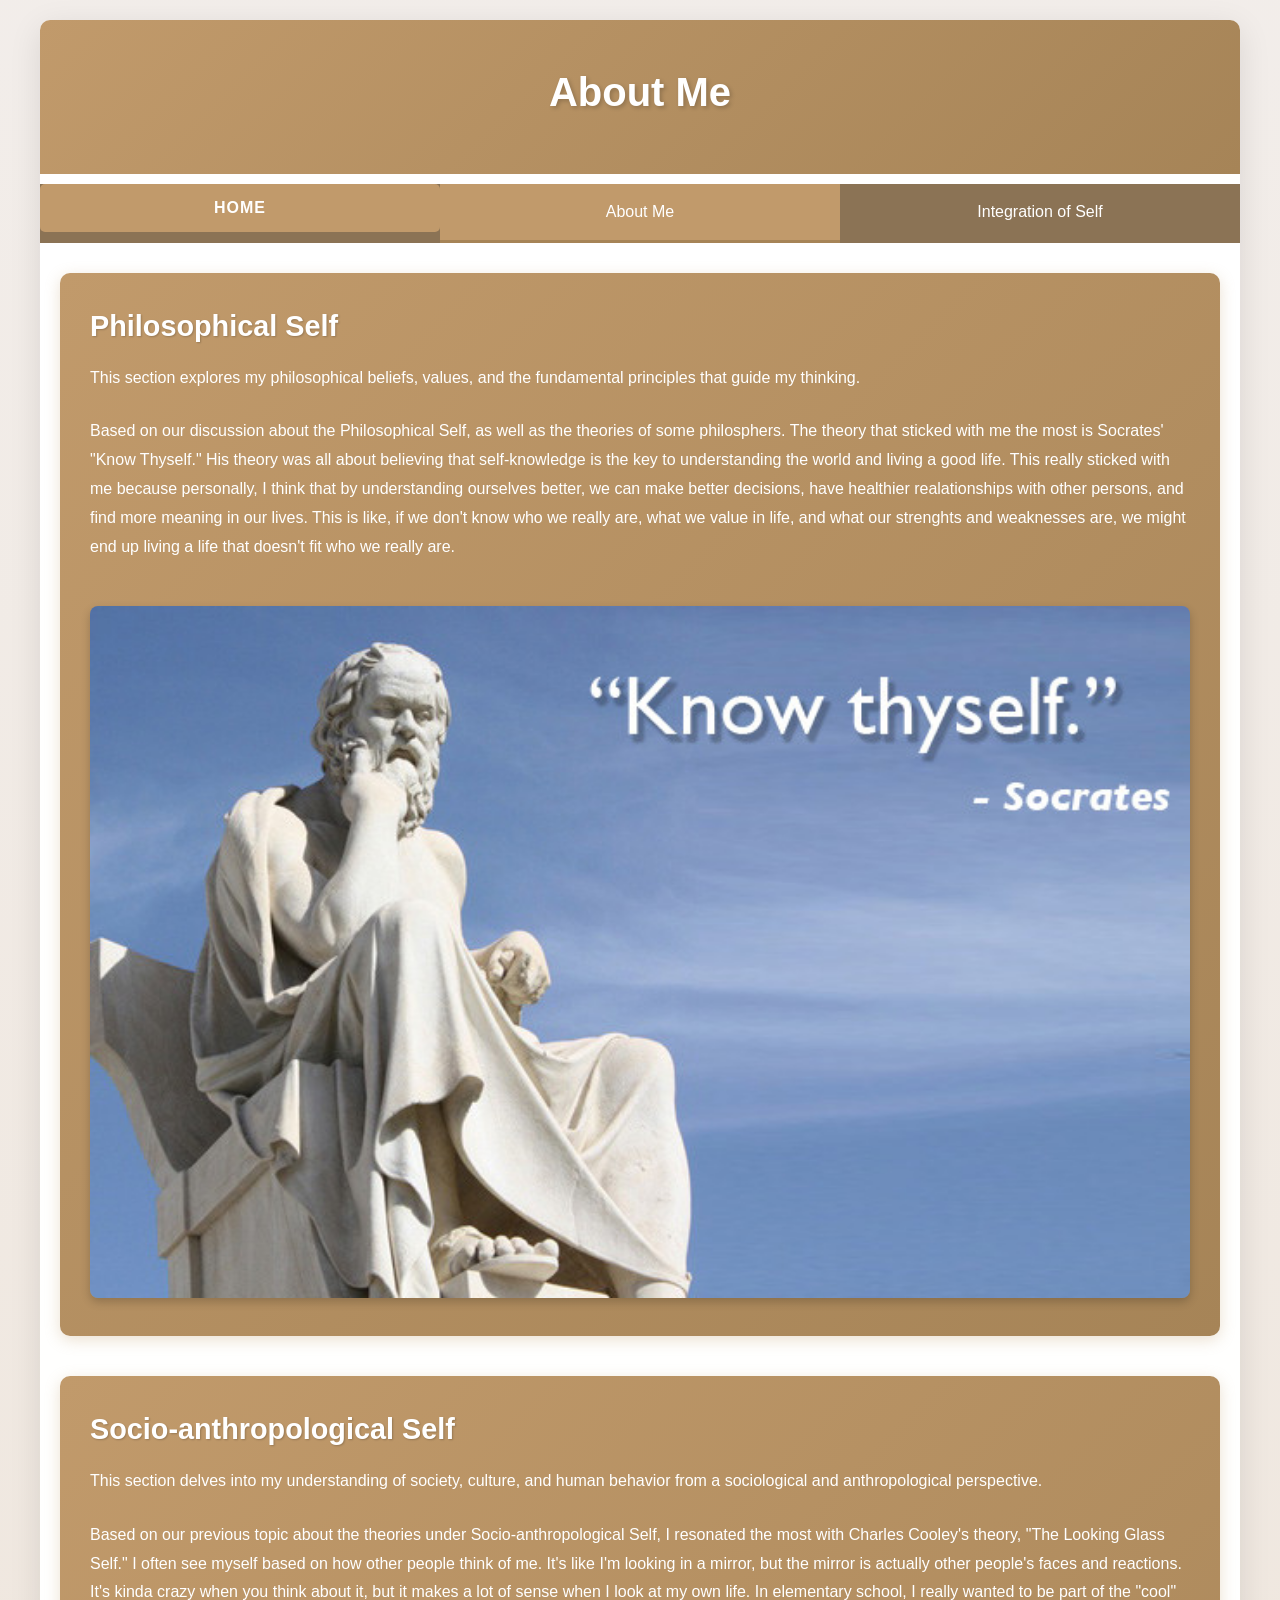
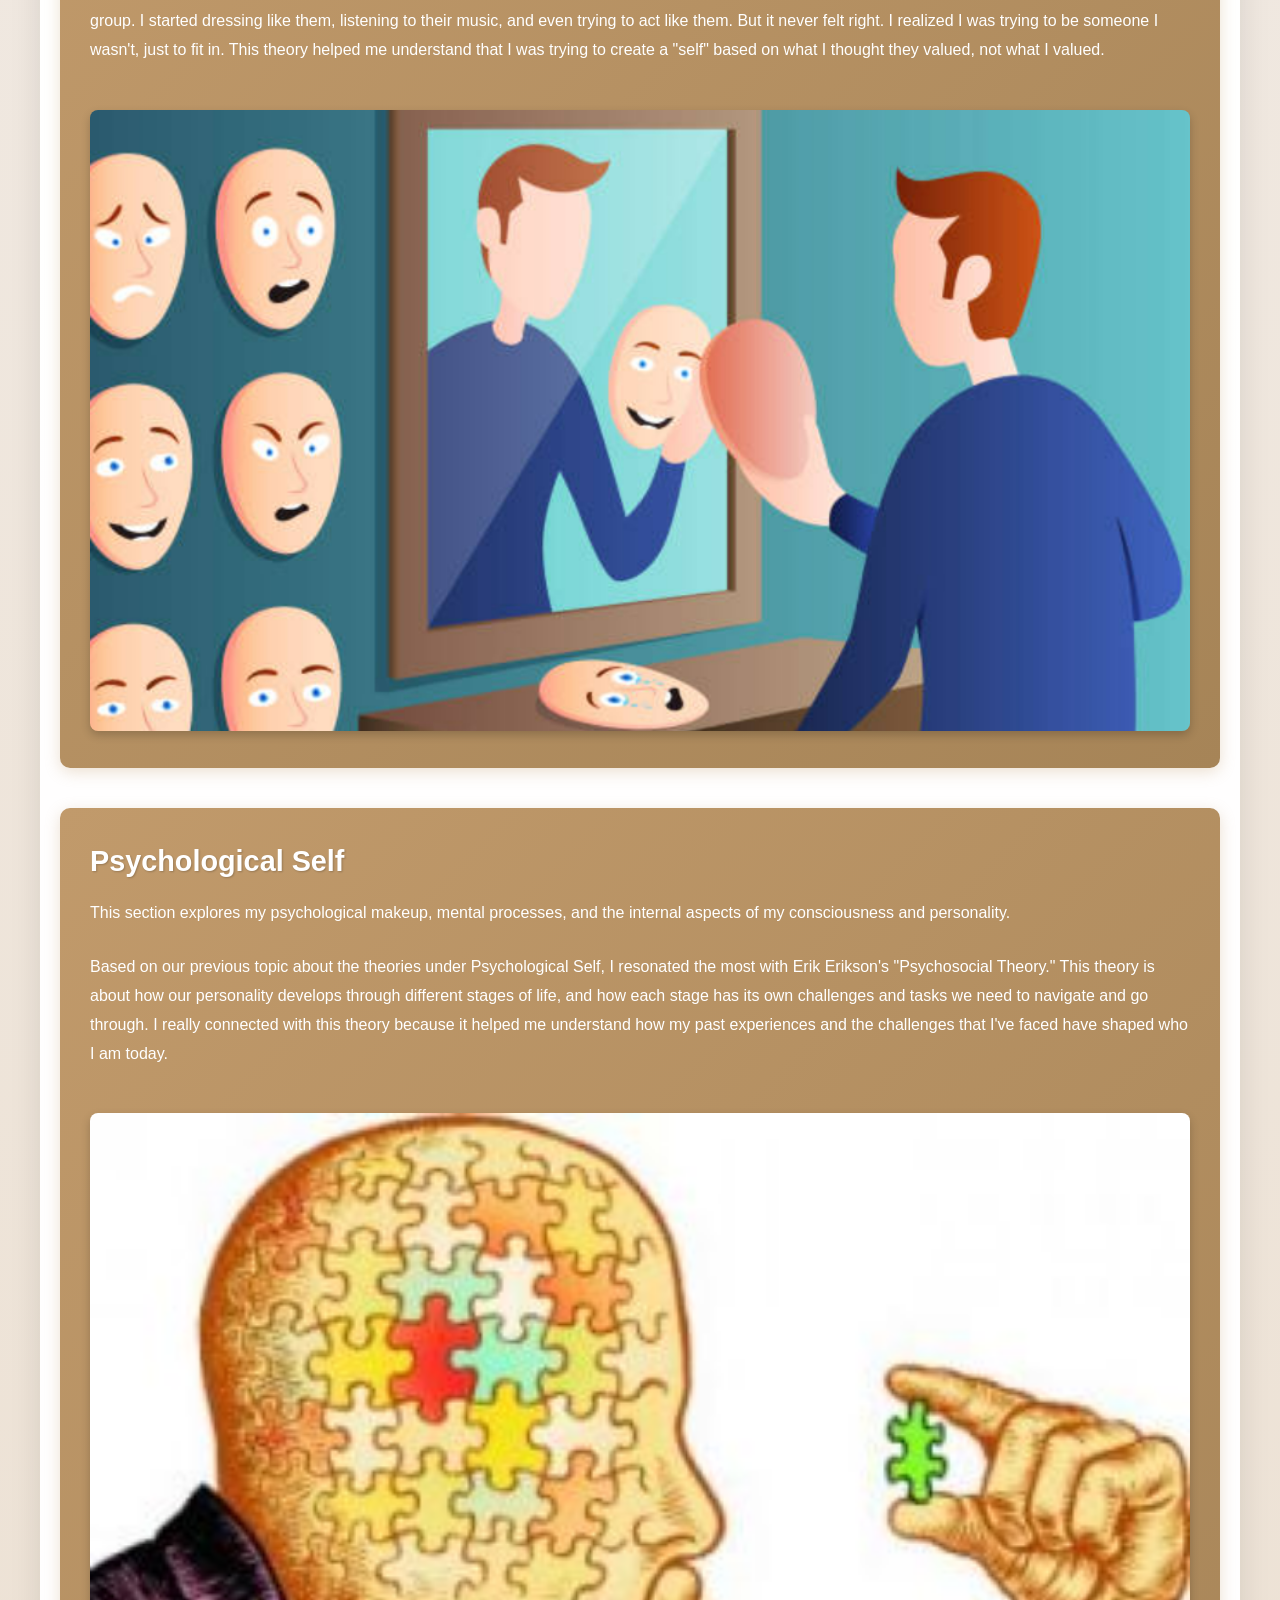
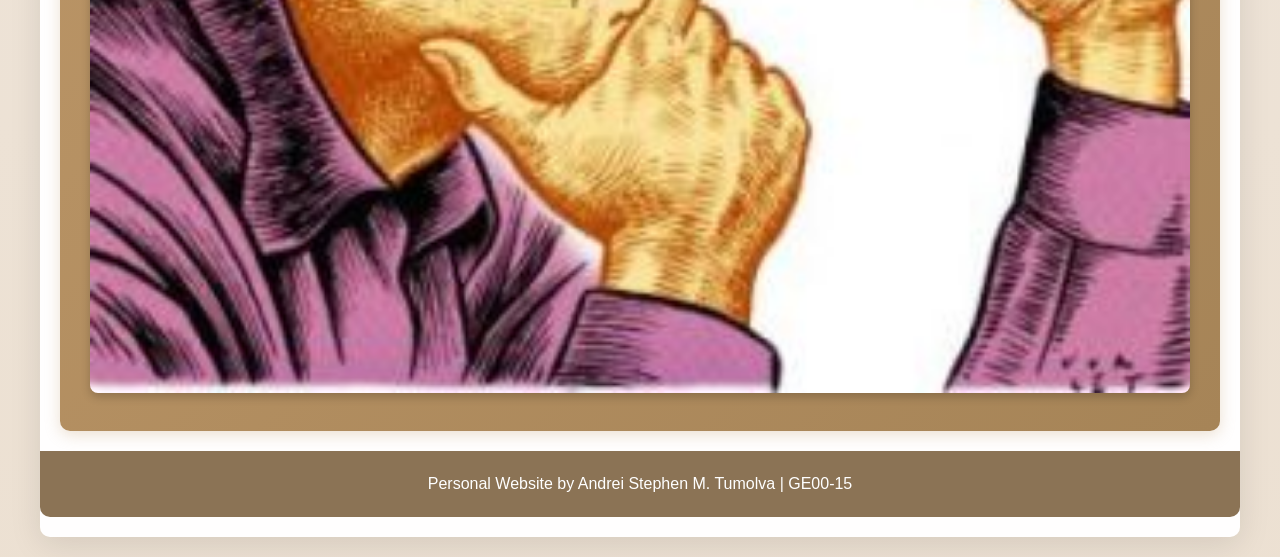
==== About me.html @ 032d732d "Add files via upload" ====
<!DOCTYPE html>
<html lang="en">
<head>
    <meta charset="UTF-8">
    <meta name="viewport" content="width=device-width, initial-scale=1.0">
    <title>About Me</title>
    <link rel="stylesheet" href="Design.css">
</head>
<body>
    <div class="container about-container">
        <header>
            <h1>About Me</h1>
        </header>

        <nav>
            <ul>
                <li><button class="btn btn-nav" onclick="window.location.href='index.html'">Home</button></li>
                <li><a href="About me.html" class="nav-link active">About Me</a></li>
                <li><a href="Integration.html" class="nav-link">Integration of Self</a></li>
            </ul>
        </nav>

        <section class="about-section">
            <div class="section-card">
                <h2>Philosophical Self</h2>
                <p>
                    This section explores my philosophical beliefs, values, and the fundamental principles 
                    that guide my thinking.
                </p>
                <p>
                    Based on our discussion about the Philosophical Self, as well as the theories of some philosphers. The theory that sticked with me the most is Socrates' "Know Thyself." His theory was all about believing that self-knowledge is the key to understanding the world and living a good life. This really sticked with me because personally, I think that by understanding ourselves better, we can make better decisions, have healthier realationships with other persons, and find more meaning in our lives. This is like, if we don't know who we really are, what we value in life, and what our strenghts and weaknesses are, we might end up living a life that doesn't fit who we really are.  
                </p>
                <img src="img/Know-Thyself.jpg" alt="Know Thyself" class="section-image">
            </div>

            <div class="section-card">
                <h2>Socio-anthropological Self</h2>
                <p>
                    This section delves into my understanding of society, culture, and human behavior from 
                    a sociological and anthropological perspective.
                </p>
                <p>
                    Based on our previous topic about the theories under Socio-anthropological Self, I resonated the most with Charles Cooley's theory, "The Looking Glass Self." I often see myself based on how other people think of me. It's like I'm looking in a mirror, but the mirror is actually other people's faces and reactions. It's kinda crazy when you think about it, but it makes a lot of sense when I look at my own life. In elementary school, I really wanted to be part of the "cool" group. I started dressing like them, listening to their music, and even trying to act like them. But it never felt right. I realized I was trying to be someone I wasn't, just to fit in. This theory helped me understand that I was trying to create a "self" based on what I thought they valued, not what I valued.
                </p>
                <img src="img/Looking-Glass-Self.png" alt="Looking Glass Self" class="section-image">
            </div>

            <div class="section-card">
                <h2>Psychological Self</h2>
                <p>
                    This section explores my psychological makeup, mental processes, and the internal aspects 
                    of my consciousness and personality.
                </p>
                <p>
                    Based on our previous topic about the theories under Psychological Self, I resonated the most with Erik Erikson's "Psychosocial Theory." This theory is about how our personality develops through different stages of life, and how each stage has its own challenges and tasks we need to navigate and go through. I really connected with this theory because it helped me understand how my past experiences and the challenges that I've faced have shaped who I am today.
                </p>
                <img src="img/Psychological self.jpg" alt="Psychological Self" class="section-image">
            </div>
        </section>

        <footer>
            Personal Website by Andrei Stephen M. Tumolva | GE00-15
        </footer>
    </div>
</body>
</html>
---- Design.css ----
* {
    margin: 0;
    padding: 0;
    box-sizing: border-box;
}

body {
    font-family: 'Segoe UI', Tahoma, Geneva, Verdana, sans-serif;
    line-height: 1.6;
    color: #4a4037;
    background: linear-gradient(rgba(212, 196, 185, 0.3), rgba(193, 154, 107, 0.3)), 
                url('https://images.unsplash.com/photo-1500382017468-7049fae79166?w=1200&q=80') center/cover fixed;
    min-height: 100vh;
}


.container {
    max-width: 1200px;
    margin: 0 auto;
    padding: 20px;
    background: rgba(255, 255, 255, 0.95);
    border-radius: 10px;
    margin-top: 20px;
    margin-bottom: 20px;
    box-shadow: 0 8px 32px rgba(0, 0, 0, 0.1);
}

.about-container {
    background: rgba(255, 255, 255, 0.98);
}


header {
    text-align: center;
    padding: 40px 20px;
    background: linear-gradient(135deg, #C19A6B 0%, #A68457 100%);
    color: white;
    border-radius: 10px 10px 0 0;
    margin: -20px -20px 30px -20px;
}

header h1 {
    font-size: 2.5rem;
    margin-bottom: 10px;
    text-shadow: 2px 2px 4px rgba(0, 0, 0, 0.2);
}

header p {
    font-size: 1.1rem;
    opacity: 0.9;
}


nav {
    background: #8B7355;
    padding: 0;
    margin: -20px -20px 30px -20px;
    border-radius: 0;
}

nav ul {
    list-style: none;
    display: flex;
    flex-wrap: wrap;
    justify-content: center;
    gap: 0;
}

nav li {
    flex: 1;
    min-width: 120px;
}

nav a {
    display: block;
    padding: 15px 20px;
    color: white;
    text-decoration: none;
    text-align: center;
    transition: background 0.3s ease;
}

nav a:hover {
    background: #C19A6B;
}

nav a.active {
    background: #C19A6B;
    border-bottom: 3px solid #A68457;
}

.btn-nav {
    display: block;
    padding: 15px 20px;
    background: #C19A6B;
    color: white;
    border: none;
    text-align: center;
    cursor: pointer;
    transition: background 0.3s ease;
    font-size: 1rem;
    width: 100%;
}

.btn-nav:hover {
    background: #A68457;
}


.hero {
    text-align: center;
    padding: 60px 20px;
    background: linear-gradient(135deg, rgba(193, 154, 107, 0.15), rgba(168, 132, 87, 0.15));
    border-radius: 10px;
    margin-bottom: 40px;
}


.btn {
    padding: 15px 40px;
    border: none;
    border-radius: 5px;
    font-size: 1rem;
    cursor: pointer;
    transition: all 0.3s ease;
    font-weight: 600;
    text-transform: uppercase;
    letter-spacing: 1px;
}

.btn-primary {
    background: linear-gradient(135deg, #C19A6B 0%, #A68457 100%);
    color: white;
    box-shadow: 0 4px 15px rgba(193, 154, 107, 0.4);
}

.btn-primary:hover {
    transform: translateY(-3px);
    box-shadow: 0 6px 20px rgba(193, 154, 107, 0.6);
}

.btn-primary:active {
    transform: translateY(-1px);
}

.btn-secondary {
    background: #C19A6B;
    color: white;
    margin-top: 15px;
}

.btn-secondary:hover {
    background: #A68457;
    transform: translateY(-2px);
}


.about-section {
    display: grid;
    grid-template-columns: 1fr;
    gap: 40px;
    margin-bottom: 40px;
}

.section-card {
    background: linear-gradient(135deg, #C19A6B 0%, #A68457 100%);
    color: white;
    padding: 30px;
    border-radius: 10px;
    box-shadow: 0 4px 15px rgba(193, 154, 107, 0.3);
    transition: transform 0.3s ease, box-shadow 0.3s ease;
}

.section-card:hover {
    transform: translateY(-5px);
    box-shadow: 0 8px 25px rgba(193, 154, 107, 0.5);
}

.section-card h2 {
    margin-bottom: 15px;
    font-size: 1.8rem;
    text-shadow: 1px 1px 2px rgba(0, 0, 0, 0.2);
}

.section-card p {
    line-height: 1.8;
    font-size: 1rem;
    margin-bottom: 25px;
}

.section-card p {
    line-height: 1.8;
    font-size: 1rem;
}

.section-image {
    width: 100%;
    height: auto;
    border-radius: 8px;
    margin-top: 20px;
    box-shadow: 0 4px 10px rgba(0, 0, 0, 0.2);
}

.filler-section {
    background: #FAF5F0;
    padding: 30px;
    border-radius: 10px;
    margin-bottom: 40px;
    border-left: 5px solid #C19A6B;
}

.filler-section h3 {
    color: #A68457;
    margin-bottom: 15px;
    font-size: 1.5rem;
}

.filler-section p {
    text-align: justify;
    line-height: 1.8;
}


.textbox-section {
    background: #FAF5F0;
    padding: 30px;
    border-radius: 10px;
    margin-bottom: 40px;
}

.textbox-section h3 {
    color: #A68457;
    margin-bottom: 20px;
    font-size: 1.5rem;
}

.textbox-container {
    display: flex;
    flex-direction: column;
}

.textbox-container textarea {
    padding: 15px;
    border: 2px solid #C19A6B;
    border-radius: 5px;
    font-family: inherit;
    font-size: 1rem;
    resize: vertical;
    transition: border-color 0.3s ease, box-shadow 0.3s ease;
}

.textbox-container textarea:focus {
    outline: none;
    border-color: #A68457;
    box-shadow: 0 0 10px rgba(193, 154, 107, 0.3);
}


footer {
    background: #8B7355;
    color: white;
    text-align: center;
    padding: 20px;
    margin: -20px -20px 0 -20px;
    border-radius: 0 0 10px 10px;
}

footer p {
    margin: 0;
}


@media (max-width: 768px) {
    header h1 {
        font-size: 2rem;
    }

    header p {
        font-size: 0.95rem;
    }

    nav ul {
        flex-direction: column;
    }

    nav li {
        flex: 1;
        min-width: auto;
        width: 100%;
    }

    nav a {
        padding: 12px 15px;
    }

    .about-section {
        grid-template-columns: 1fr;
        gap: 20px;
    }

    .section-card h2 {
        font-size: 1.5rem;
    }

    .textbox-container textarea {
        width: 100%;
    }

    .hero {
        padding: 40px 20px;
    }

    .btn {
        padding: 12px 30px;
        font-size: 0.95rem;
    }
}

@media (max-width: 480px) {
    .container {
        padding: 15px;
        margin-top: 10px;
        margin-bottom: 10px;
    }

    header {
        padding: 25px 15px;
        margin: -15px -15px 20px -15px;
    }

    header h1 {
        font-size: 1.5rem;
    }

    header p {
        font-size: 0.9rem;
    }

    nav {
        margin: -15px -15px 20px -15px;
    }

    nav a {
        padding: 10px 12px;
        font-size: 0.9rem;
    }

    .section-card {
        padding: 20px;
    }

    .section-card h2 {
        font-size: 1.3rem;
    }

    .filler-section,
    .textbox-section {
        padding: 20px;
    }

    .textbox-section h3 {
        font-size: 1.3rem;
    }

    .btn {
        padding: 10px 25px;
        font-size: 0.9rem;
    }
}
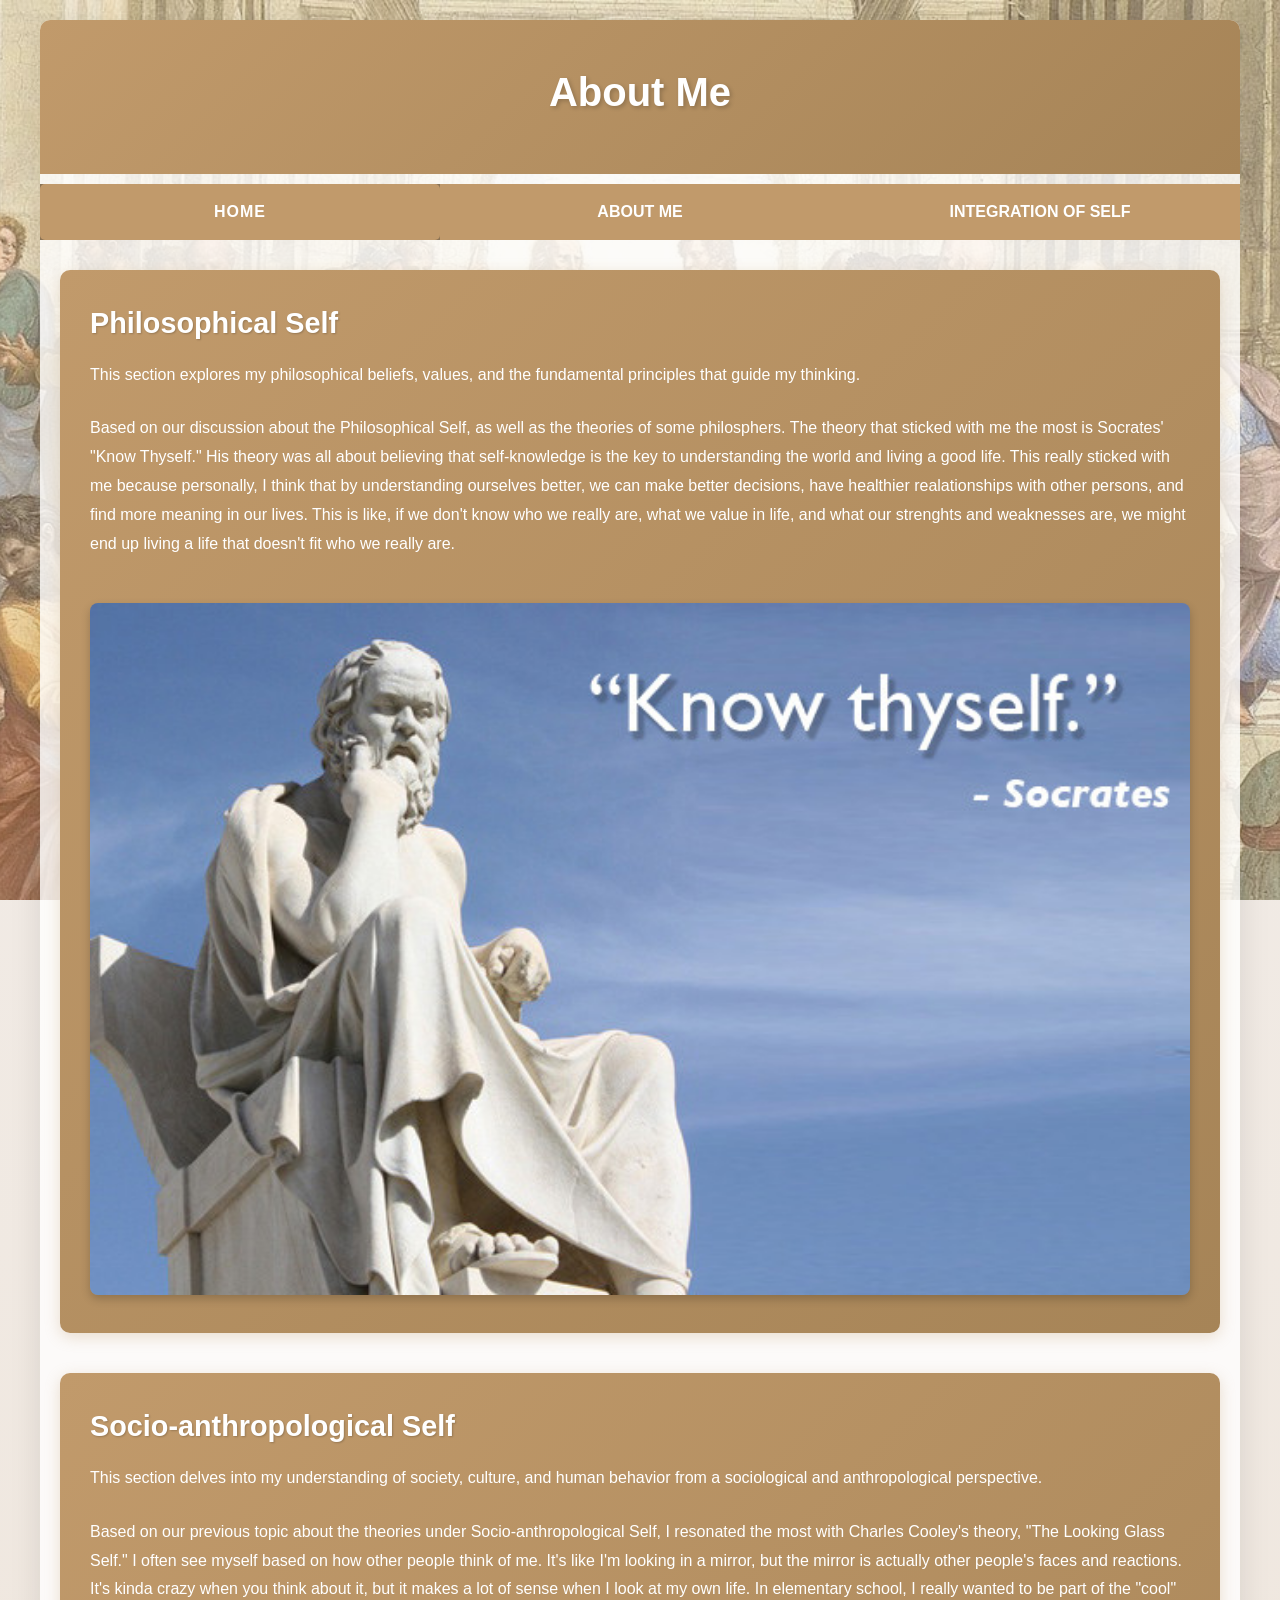
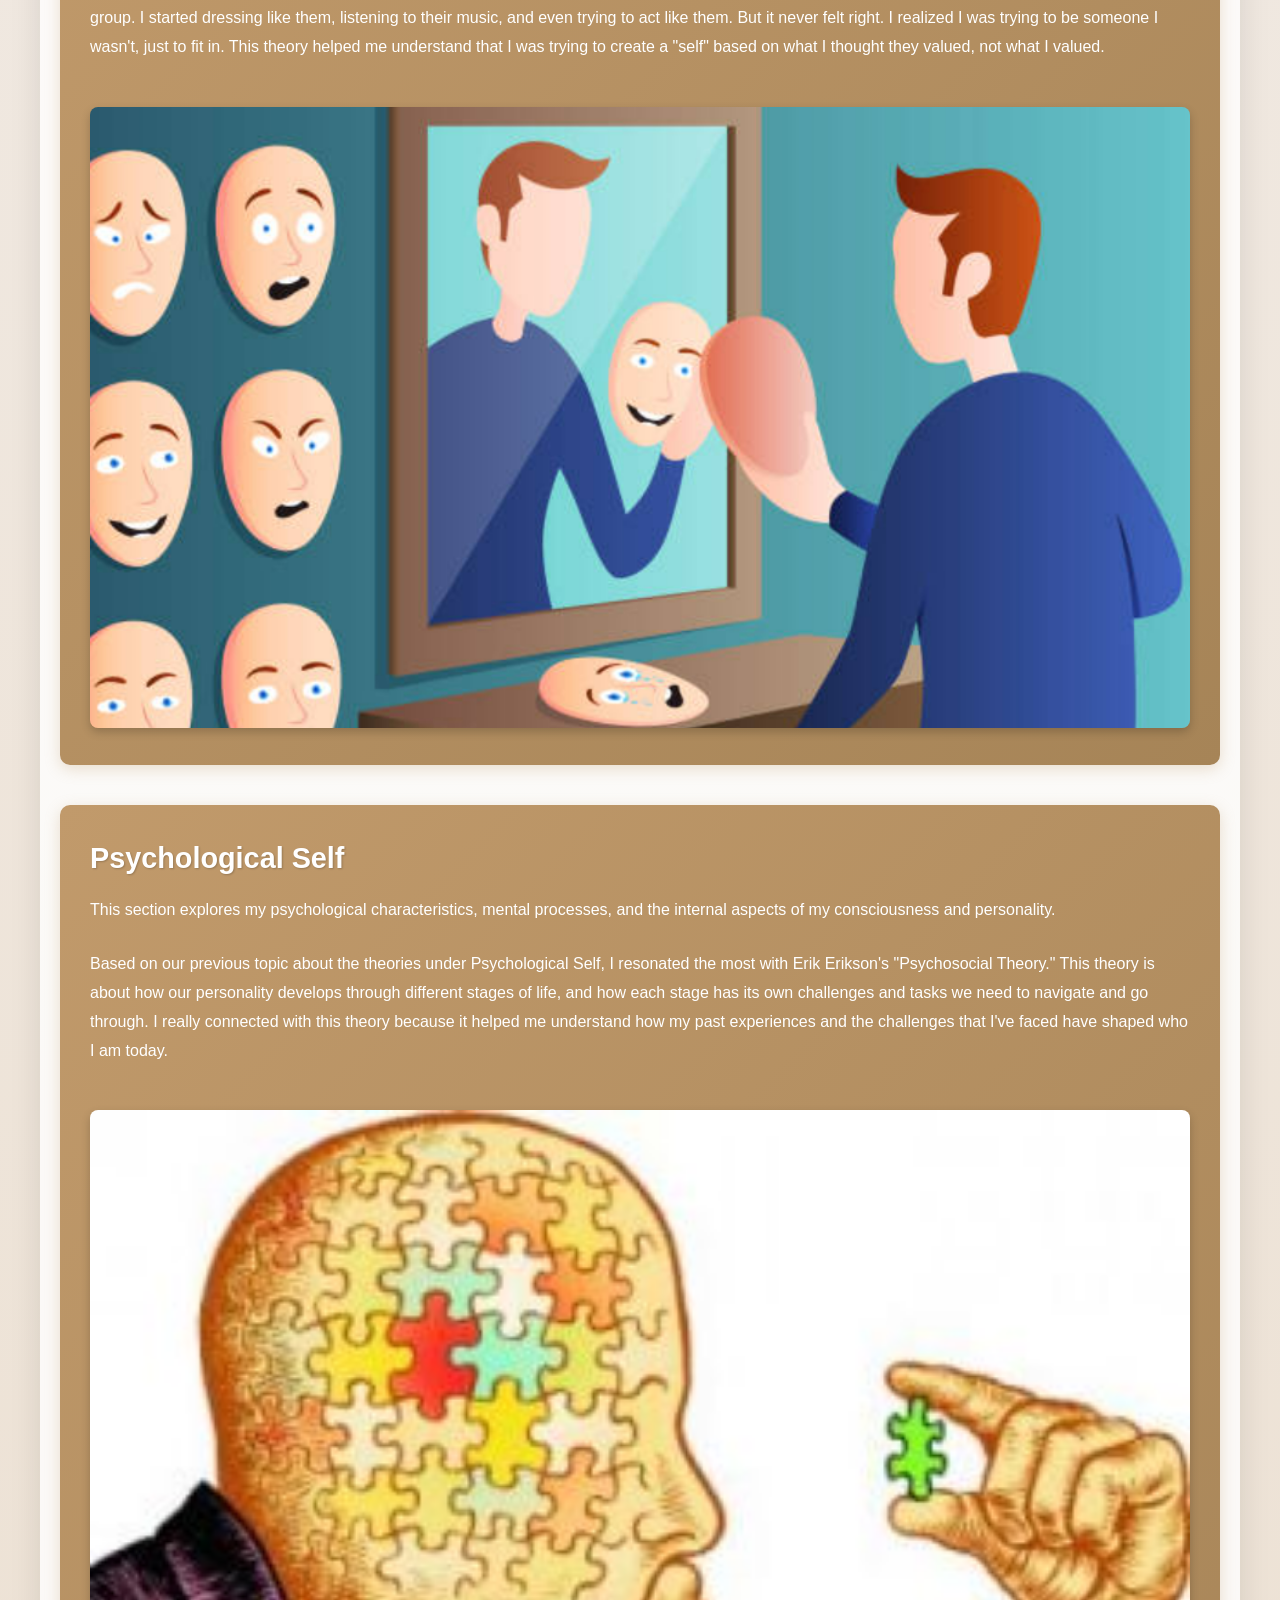
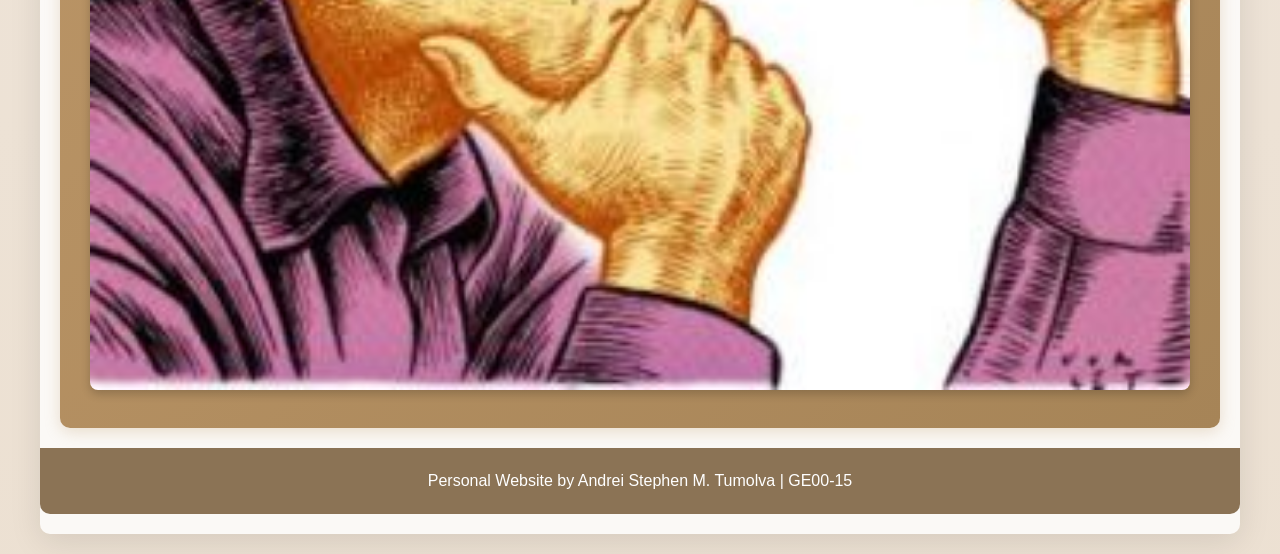
==== commit da023c00: "Update Update" ====
--- a/About me.html
+++ b/About me.html
@@ -48,7 +48,7 @@
             <div class="section-card">
                 <h2>Psychological Self</h2>
                 <p>
-                    This section explores my psychological makeup, mental processes, and the internal aspects 
+                    This section explores my psychological characteristics, mental processes, and the internal aspects 
                     of my consciousness and personality.
                 </p>
                 <p>
--- a/Design.css
+++ b/Design.css
@@ -9,7 +9,7 @@
     line-height: 1.6;
     color: #4a4037;
     background: linear-gradient(rgba(212, 196, 185, 0.3), rgba(193, 154, 107, 0.3)), 
-                url('https://images.unsplash.com/photo-1500382017468-7049fae79166?w=1200&q=80') center/cover fixed;
+                url('img/Background.jpg') center/cover fixed;
     min-height: 100vh;
 }
 
@@ -18,7 +18,7 @@
     max-width: 1200px;
     margin: 0 auto;
     padding: 20px;
-    background: rgba(255, 255, 255, 0.95);
+    background: rgba(255, 255, 255, 0.75);
     border-radius: 10px;
     margin-top: 20px;
     margin-bottom: 20px;
@@ -26,7 +26,7 @@
 }
 
 .about-container {
-    background: rgba(255, 255, 255, 0.98);
+    background: rgba(255, 255, 255, 0.80);
 }
 
 
@@ -69,6 +69,7 @@
 nav li {
     flex: 1;
     min-width: 120px;
+    display: flex;
 }
 
 nav a {
@@ -82,11 +83,6 @@
 
 nav a:hover {
     background: #C19A6B;
-}
-
-nav a.active {
-    background: #C19A6B;
-    border-bottom: 3px solid #A68457;
 }
 
 .btn-nav {
@@ -97,13 +93,40 @@
     border: none;
     text-align: center;
     cursor: pointer;
-    transition: background 0.3s ease;
+    transition: all 0.3s ease;
     font-size: 1rem;
     width: 100%;
+    flex: 1;
+    font-weight: 600;
+    text-transform: uppercase;
 }
 
 .btn-nav:hover {
     background: #A68457;
+    text-decoration: underline;
+    font-size: 1.1rem;
+}
+
+.nav-link {
+    display: block;
+    padding: 15px 20px;
+    background: #C19A6B;
+    color: white;
+    text-decoration: none;
+    text-align: center;
+    cursor: pointer;
+    transition: all 0.3s ease;
+    font-size: 1rem;
+    width: 100%;
+    flex: 1;
+    font-weight: 600;
+    text-transform: uppercase;
+}
+
+.nav-link:hover {
+    background: #A68457;
+    text-decoration: underline;
+    font-size: 1.1rem;
 }
 
 
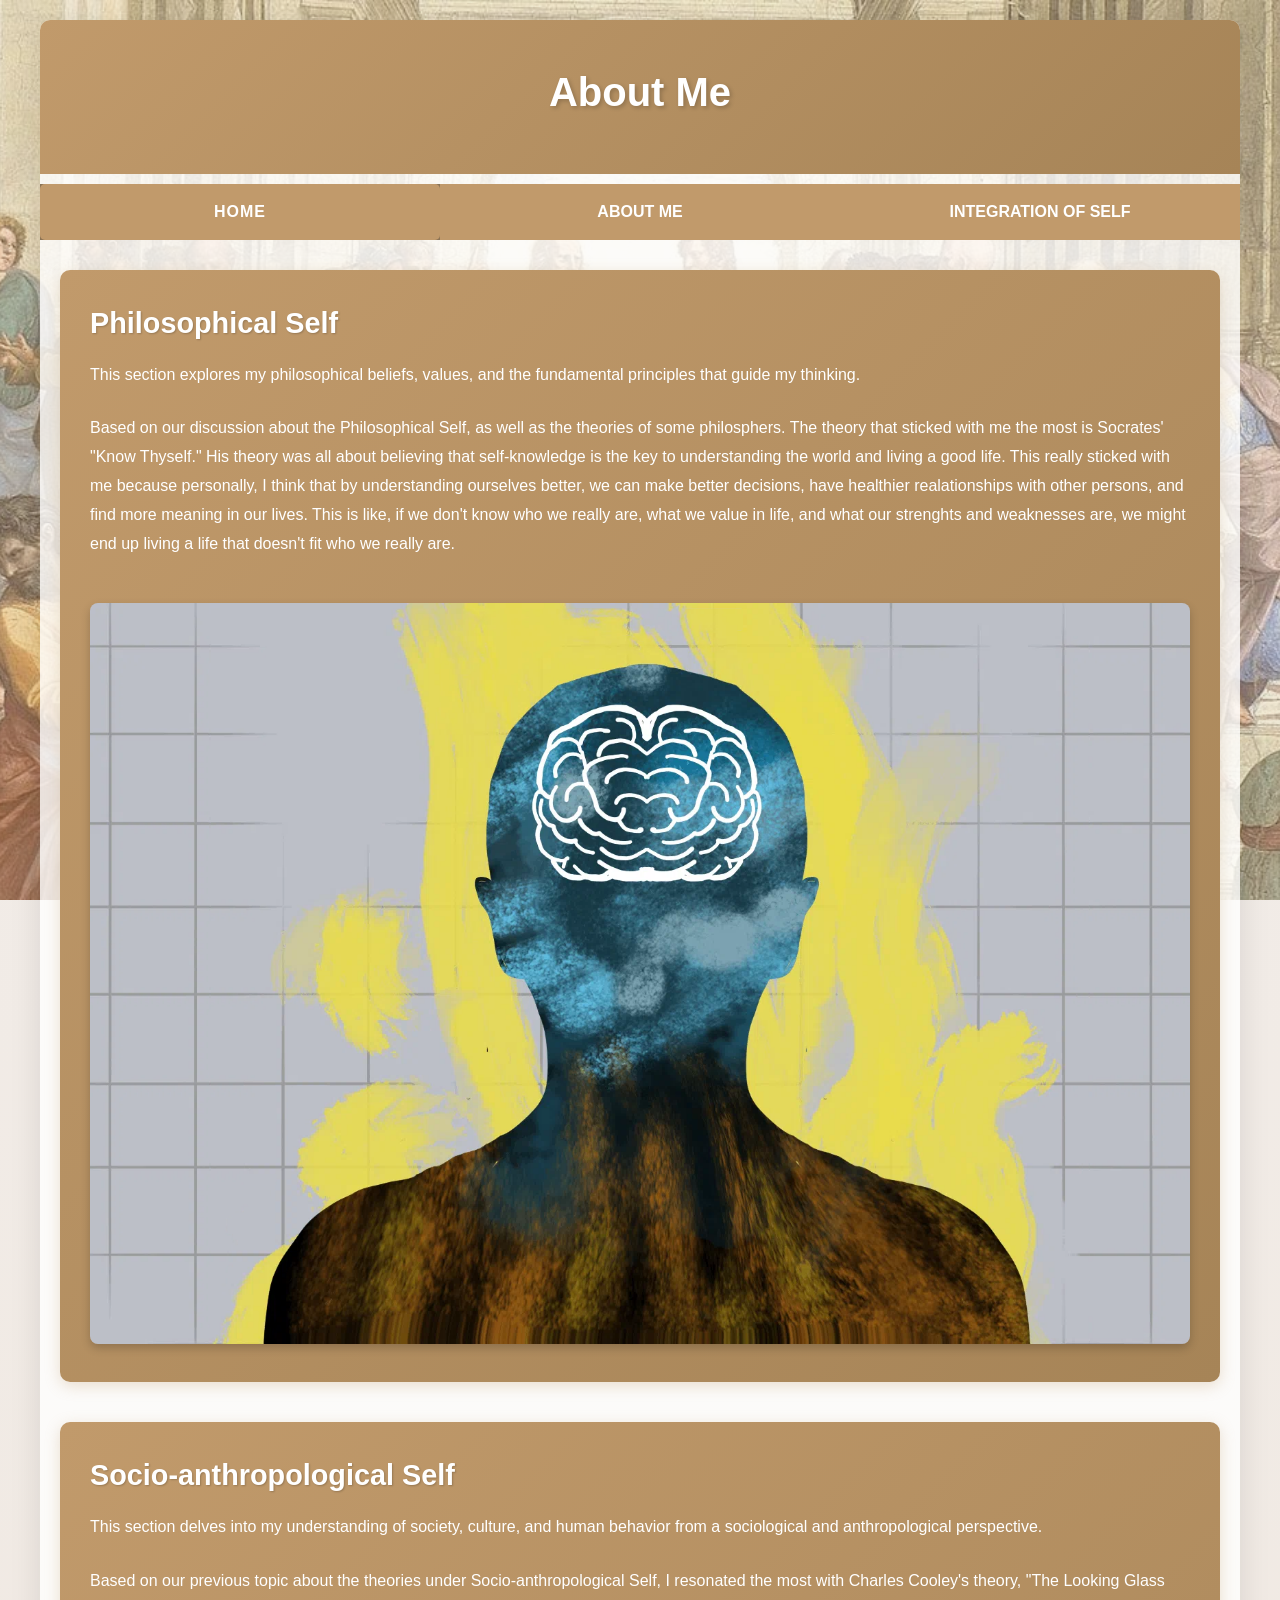
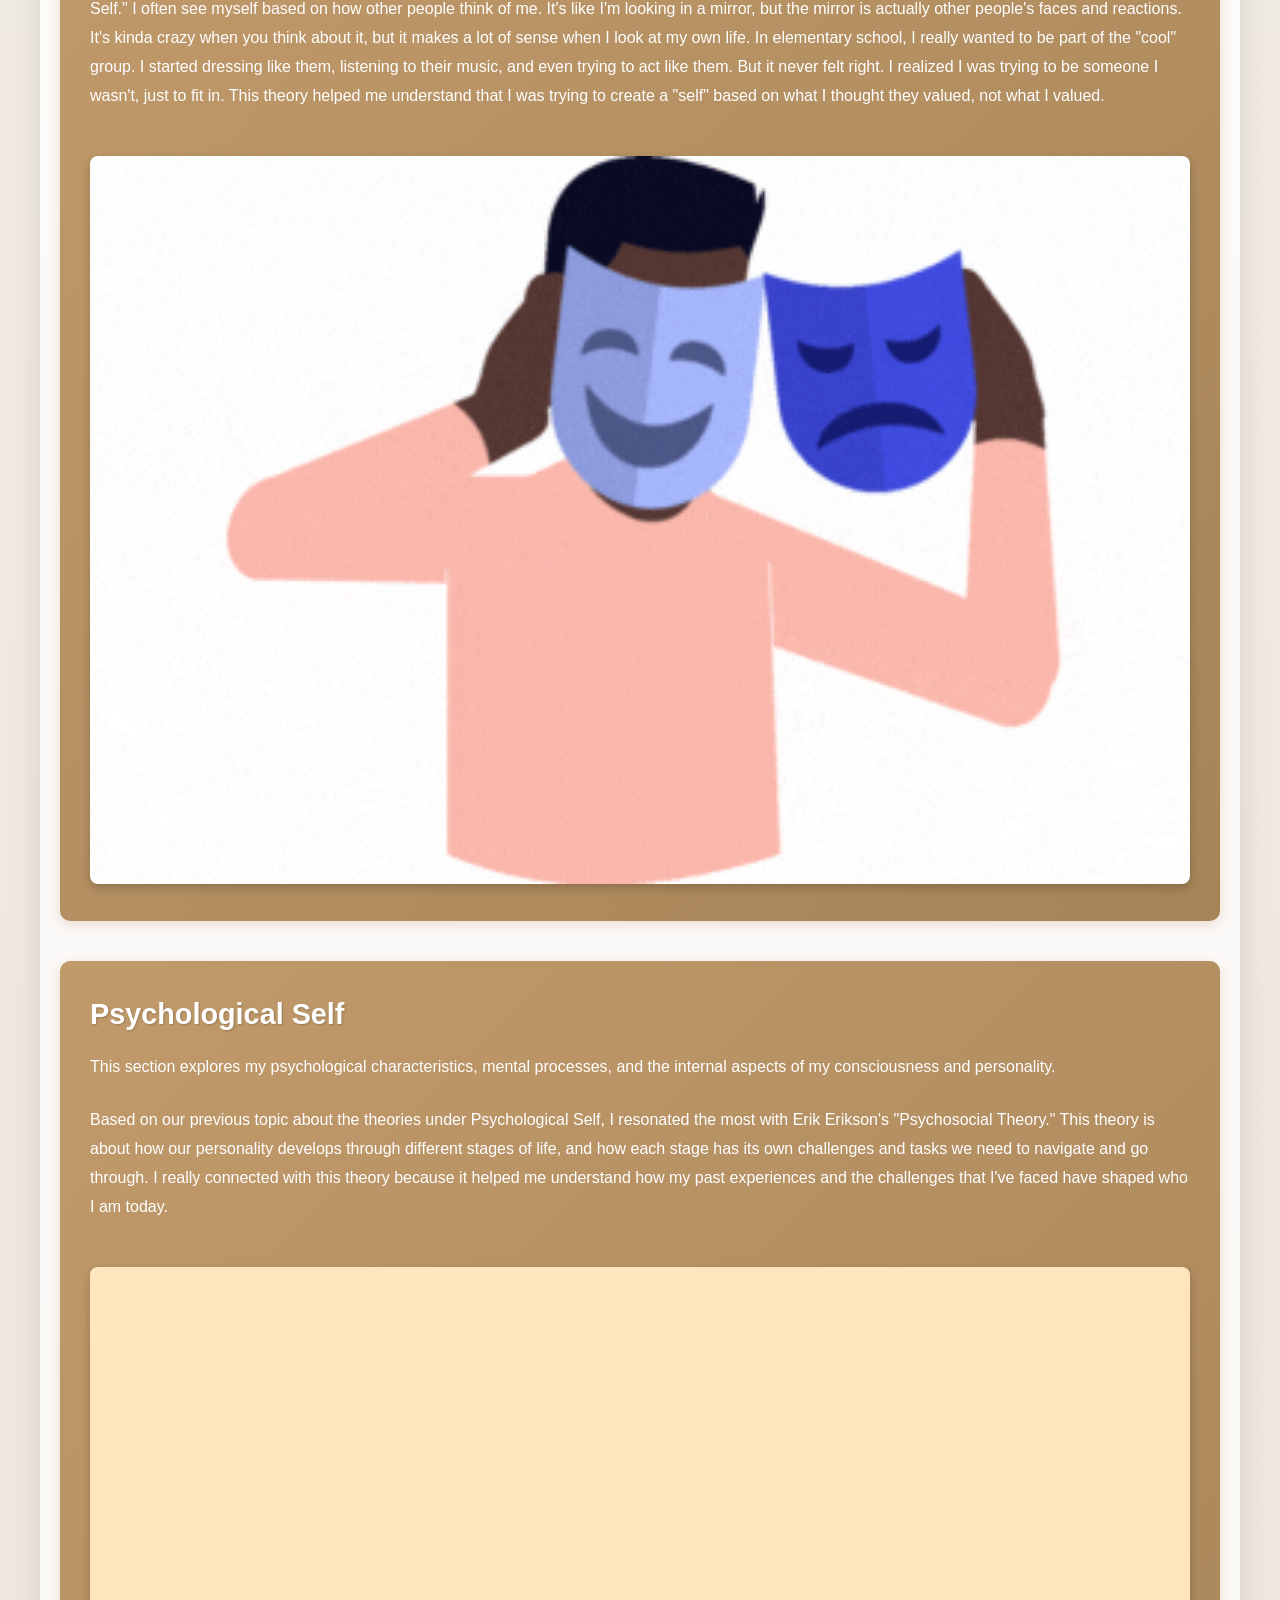
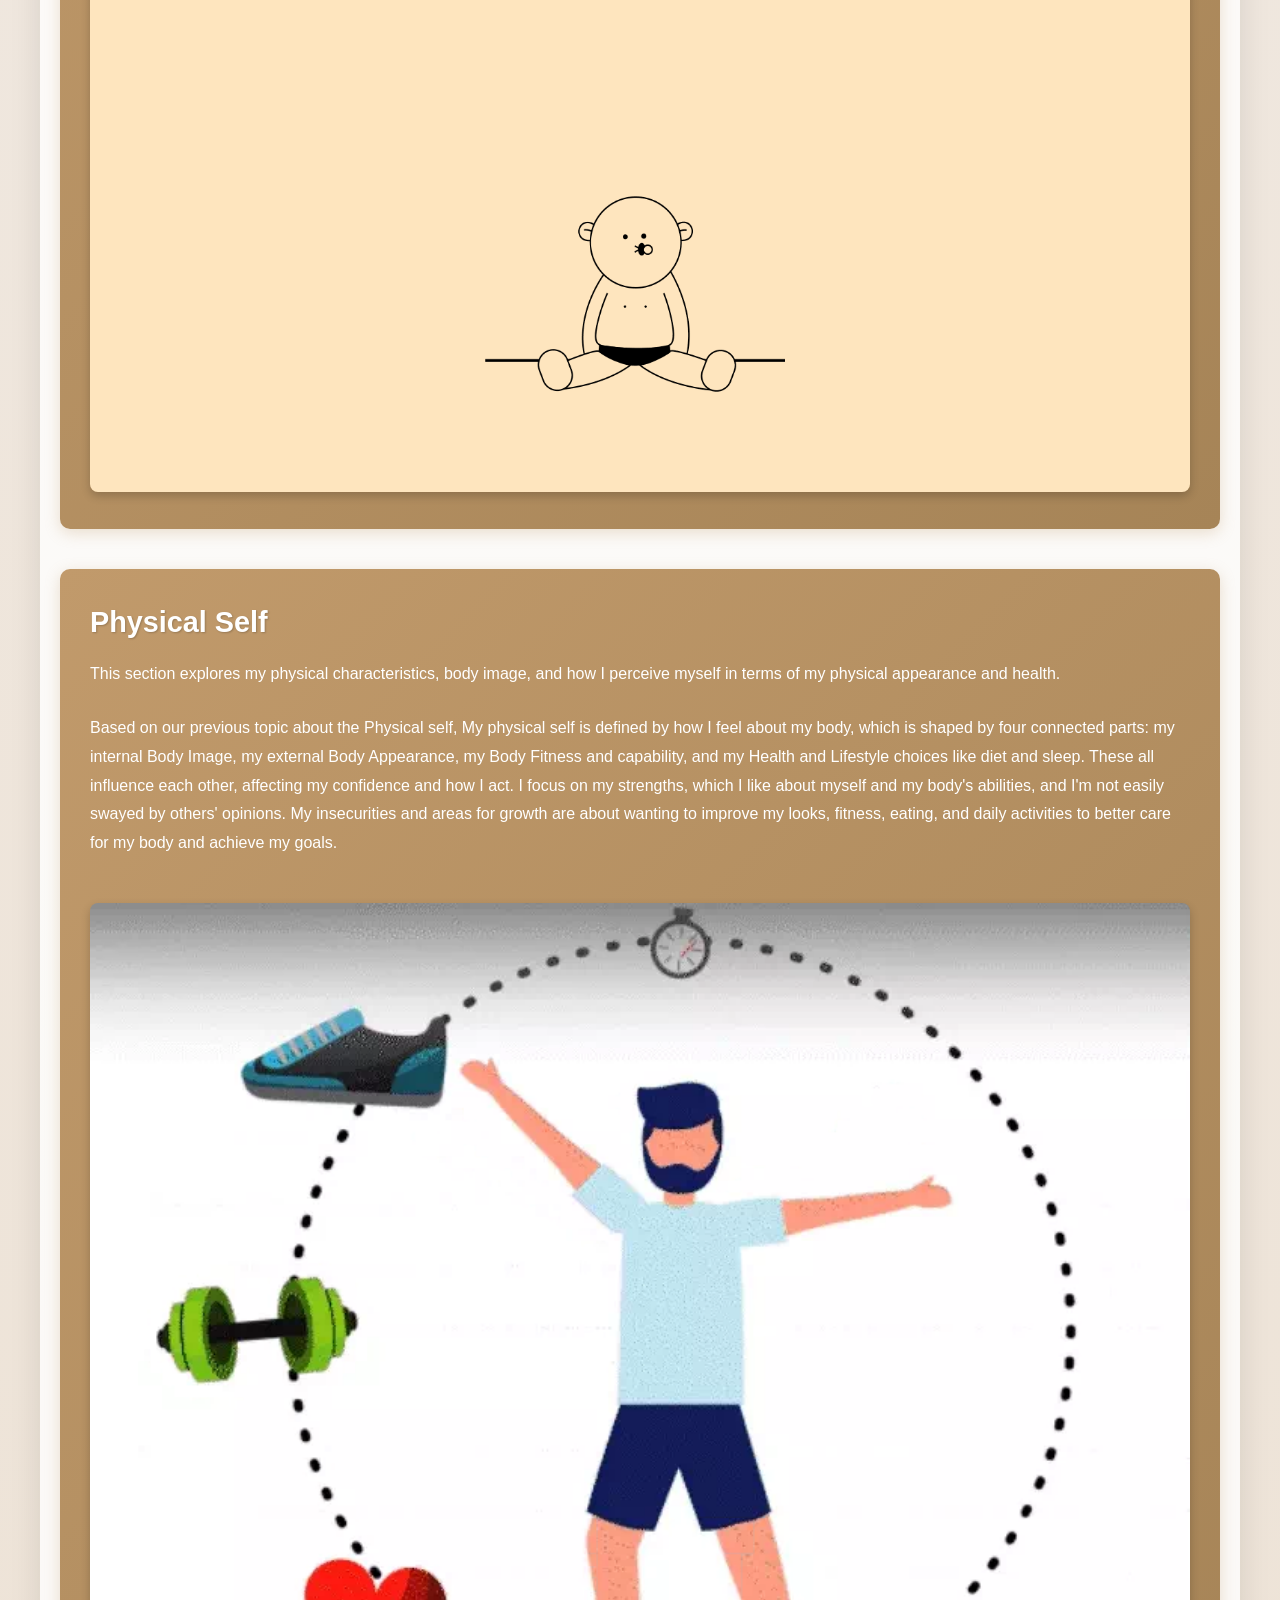
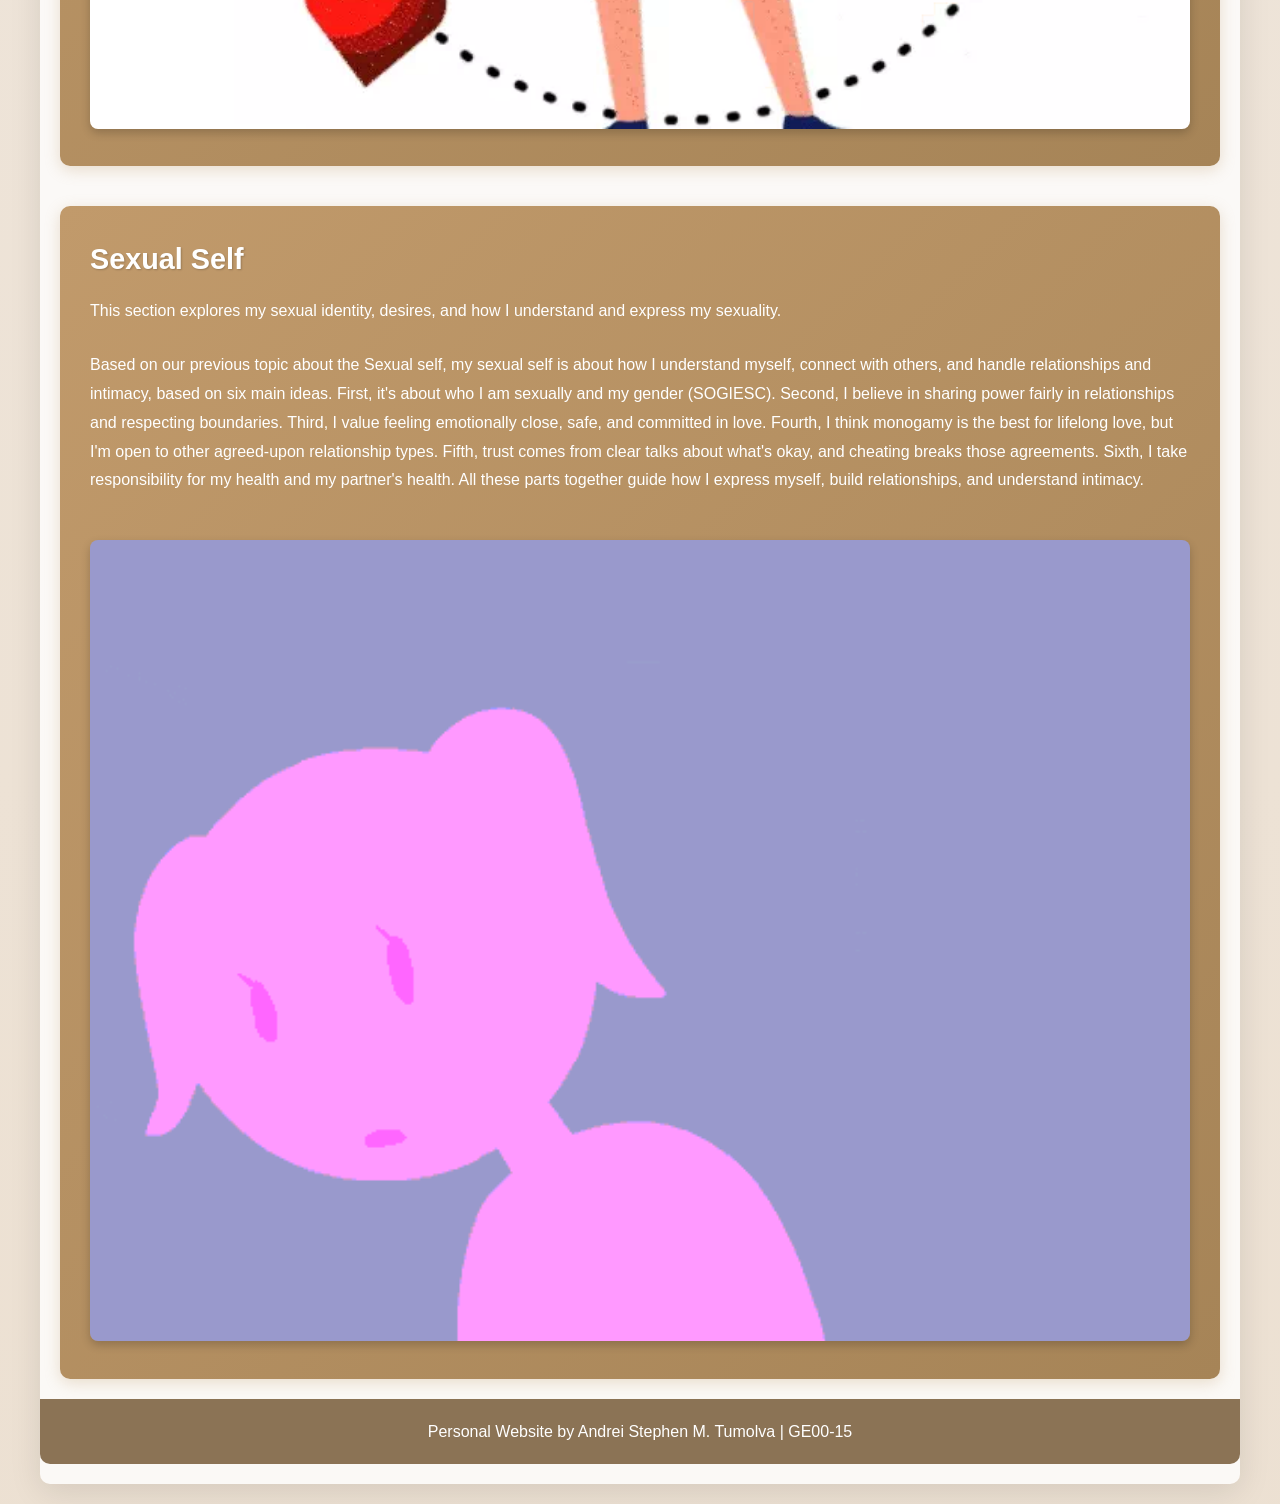
==== commit f053132d: "Update" ====
--- a/About me.html
+++ b/About me.html
@@ -30,7 +30,7 @@
                 <p>
                     Based on our discussion about the Philosophical Self, as well as the theories of some philosphers. The theory that sticked with me the most is Socrates' "Know Thyself." His theory was all about believing that self-knowledge is the key to understanding the world and living a good life. This really sticked with me because personally, I think that by understanding ourselves better, we can make better decisions, have healthier realationships with other persons, and find more meaning in our lives. This is like, if we don't know who we really are, what we value in life, and what our strenghts and weaknesses are, we might end up living a life that doesn't fit who we really are.  
                 </p>
-                <img src="img/Know-Thyself.jpg" alt="Know Thyself" class="section-image">
+                <img src="img/mind.webp" alt="Know Thyself" class="section-image">
             </div>
 
             <div class="section-card">
@@ -42,7 +42,7 @@
                 <p>
                     Based on our previous topic about the theories under Socio-anthropological Self, I resonated the most with Charles Cooley's theory, "The Looking Glass Self." I often see myself based on how other people think of me. It's like I'm looking in a mirror, but the mirror is actually other people's faces and reactions. It's kinda crazy when you think about it, but it makes a lot of sense when I look at my own life. In elementary school, I really wanted to be part of the "cool" group. I started dressing like them, listening to their music, and even trying to act like them. But it never felt right. I realized I was trying to be someone I wasn't, just to fit in. This theory helped me understand that I was trying to create a "self" based on what I thought they valued, not what I valued.
                 </p>
-                <img src="img/Looking-Glass-Self.png" alt="Looking Glass Self" class="section-image">
+                <img src="img/socio.gif" alt="Looking Glass Self" class="section-image">
             </div>
 
             <div class="section-card">
@@ -54,8 +54,31 @@
                 <p>
                     Based on our previous topic about the theories under Psychological Self, I resonated the most with Erik Erikson's "Psychosocial Theory." This theory is about how our personality develops through different stages of life, and how each stage has its own challenges and tasks we need to navigate and go through. I really connected with this theory because it helped me understand how my past experiences and the challenges that I've faced have shaped who I am today.
                 </p>
-                <img src="img/Psychological self.jpg" alt="Psychological Self" class="section-image">
+                <img src="img/grow.gif" alt="Psychological Self" class="section-image">
             </div>
+
+            <div class="section-card">
+                <h2>Physical Self</h2>
+                <p>
+                    This section explores my physical characteristics, body image, and how I perceive myself in terms of my physical appearance and health.
+                </p>
+                <p>
+                    Based on our previous topic about the Physical self, My physical self is defined by how I feel about my body, which is shaped by four connected parts: my internal Body Image, my external Body Appearance, my Body Fitness and capability, and my Health and Lifestyle choices like diet and sleep. These all influence each other, affecting my confidence and how I act. I focus on my strengths, which I like about myself and my body's abilities, and I'm not easily swayed by others' opinions. My insecurities and areas for growth are about wanting to improve my looks, fitness, eating, and daily activities to better care for my body and achieve my goals.
+                </p>
+                <img src="img/physicalx.webp" alt="Physical Self" class="section-image">
+            </div>
+
+            <div class="section-card">
+                <h2>Sexual Self</h2>
+                <p>
+                    This section explores my sexual identity, desires, and how I understand and express my sexuality.
+                </p>
+                <p>
+                    Based on our previous topic about the Sexual self, my sexual self is about how I understand myself, connect with others, and handle relationships and intimacy, based on six main ideas. First, it's about who I am sexually and my gender (SOGIESC). Second, I believe in sharing power fairly in relationships and respecting boundaries. Third, I value feeling emotionally close, safe, and committed in love. Fourth, I think monogamy is the best for lifelong love, but I'm open to other agreed-upon relationship types. Fifth, trust comes from clear talks about what's okay, and cheating breaks those agreements. Sixth, I take responsibility for my health and my partner's health. All these parts together guide how I express myself, build relationships, and understand intimacy.
+                </p>
+                <img src="img/gender.gif" alt="Sexual Self" class="section-image">
+            </div>
+
         </section>
 
         <footer>
